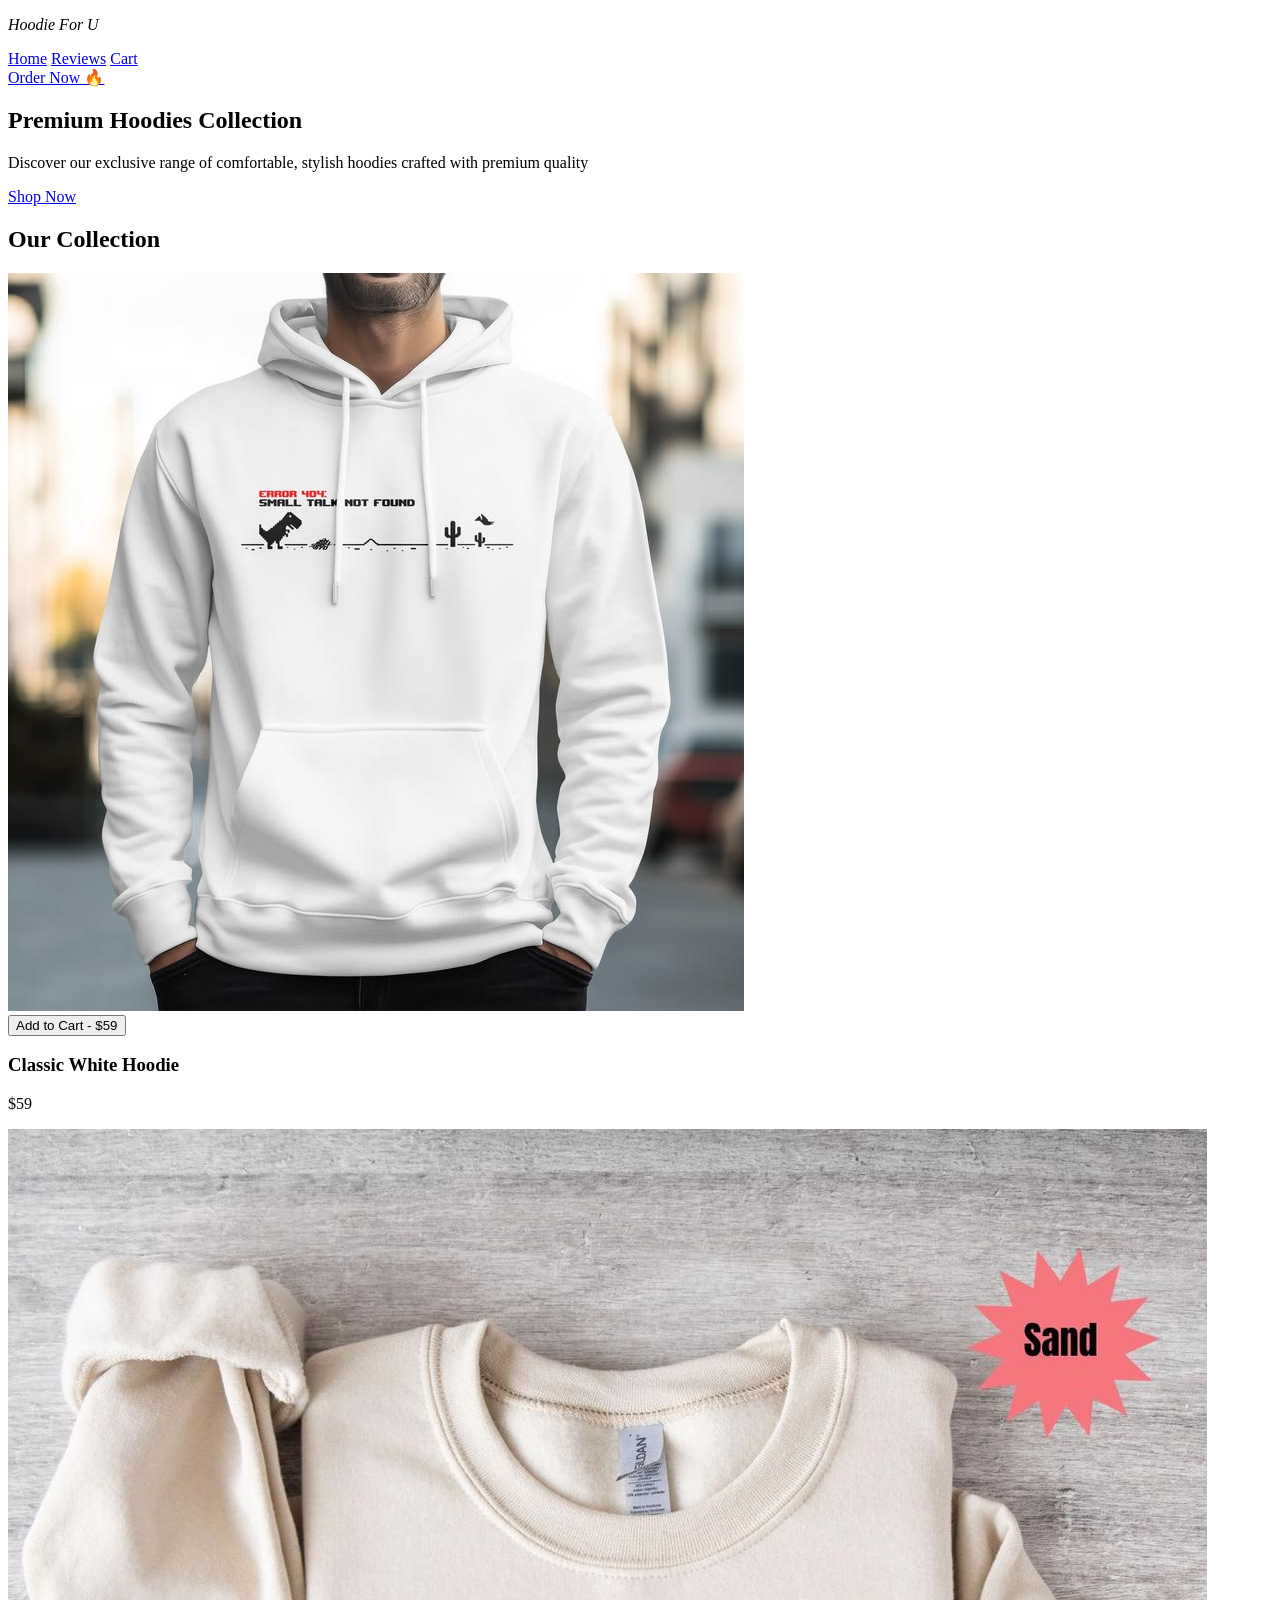
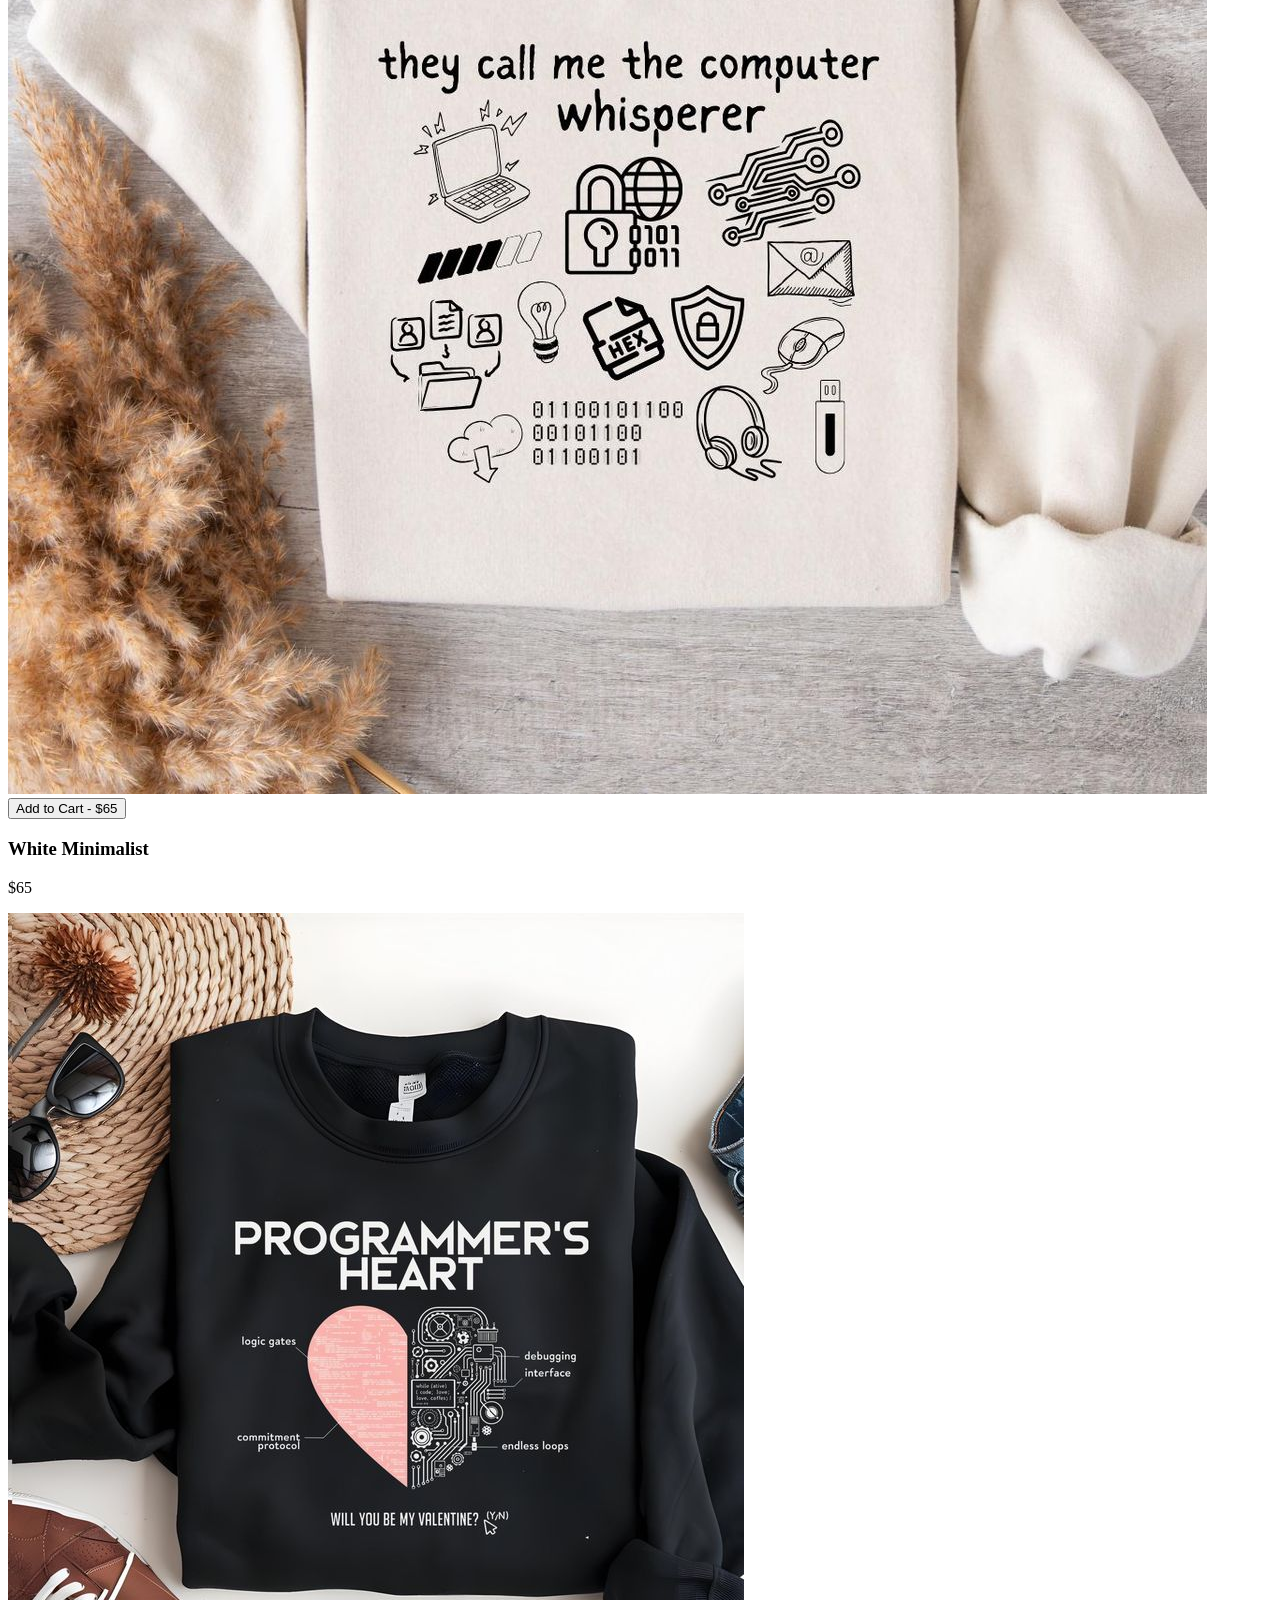
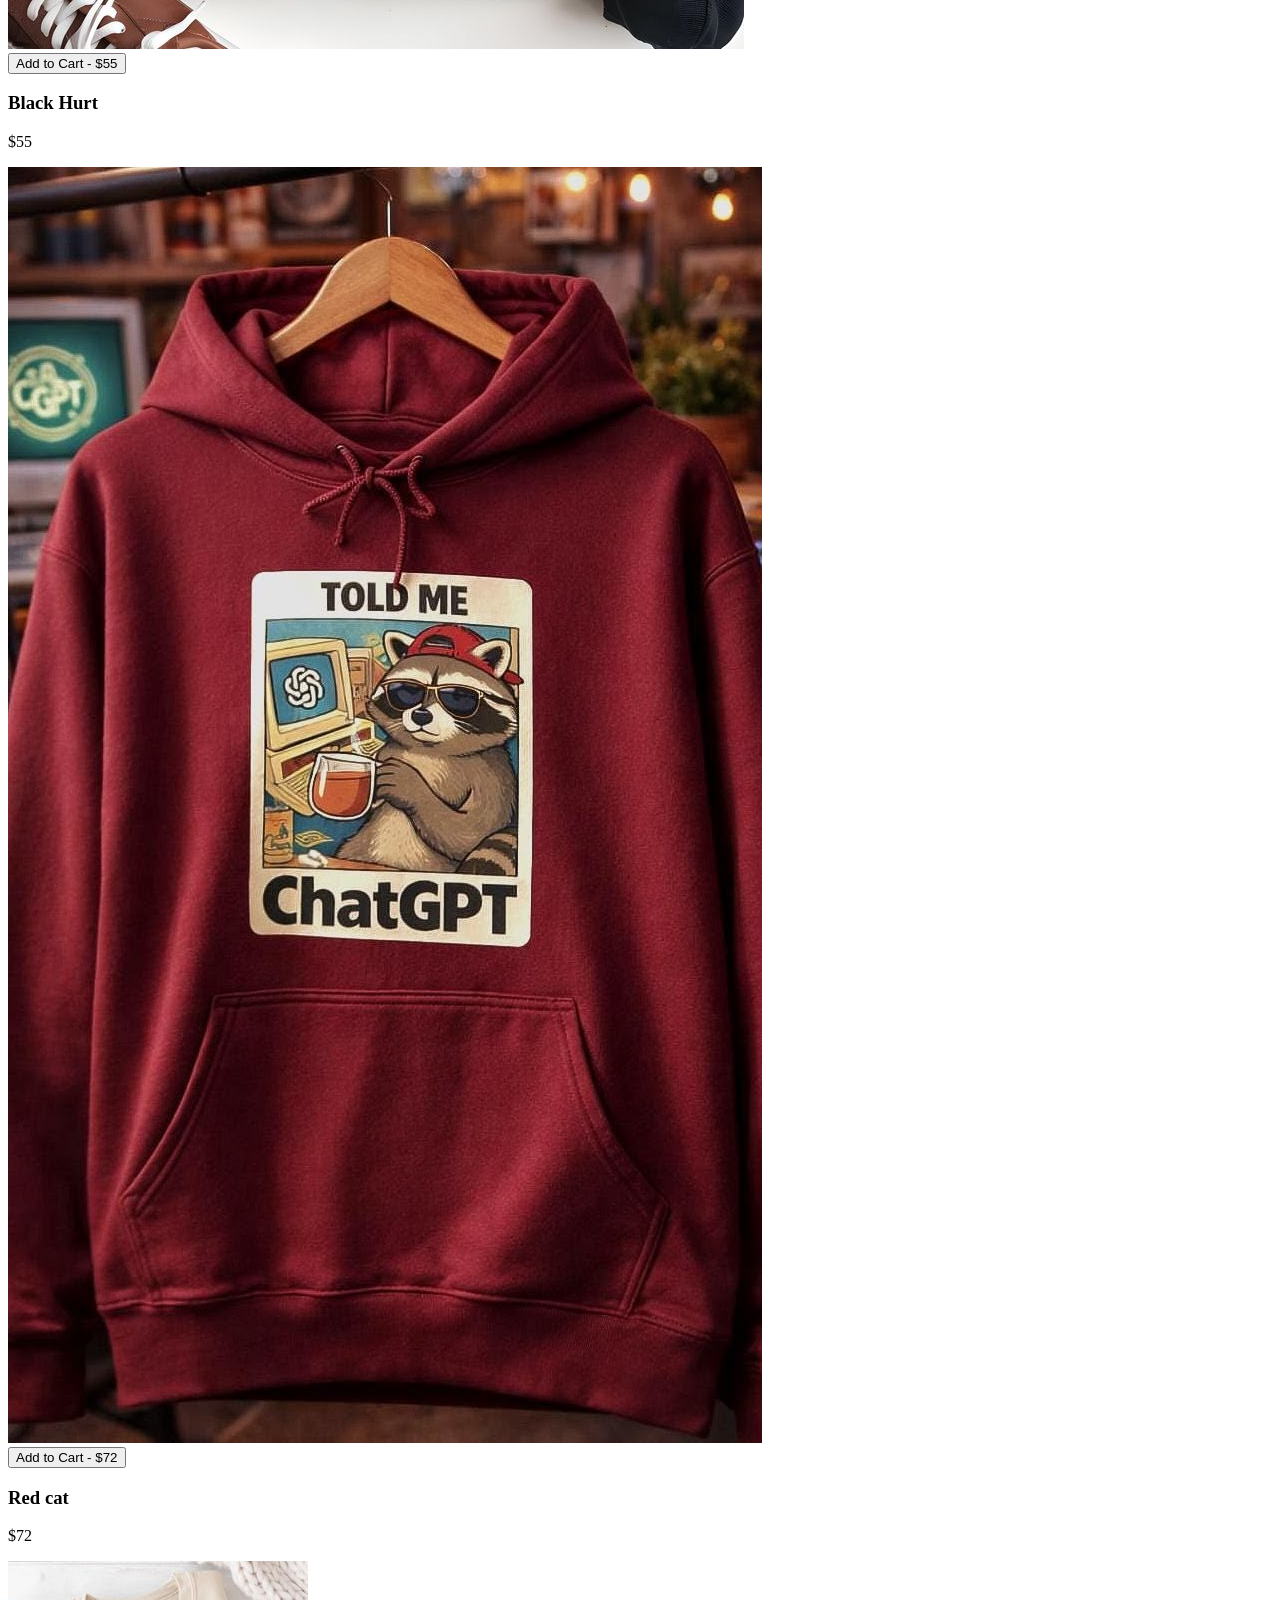
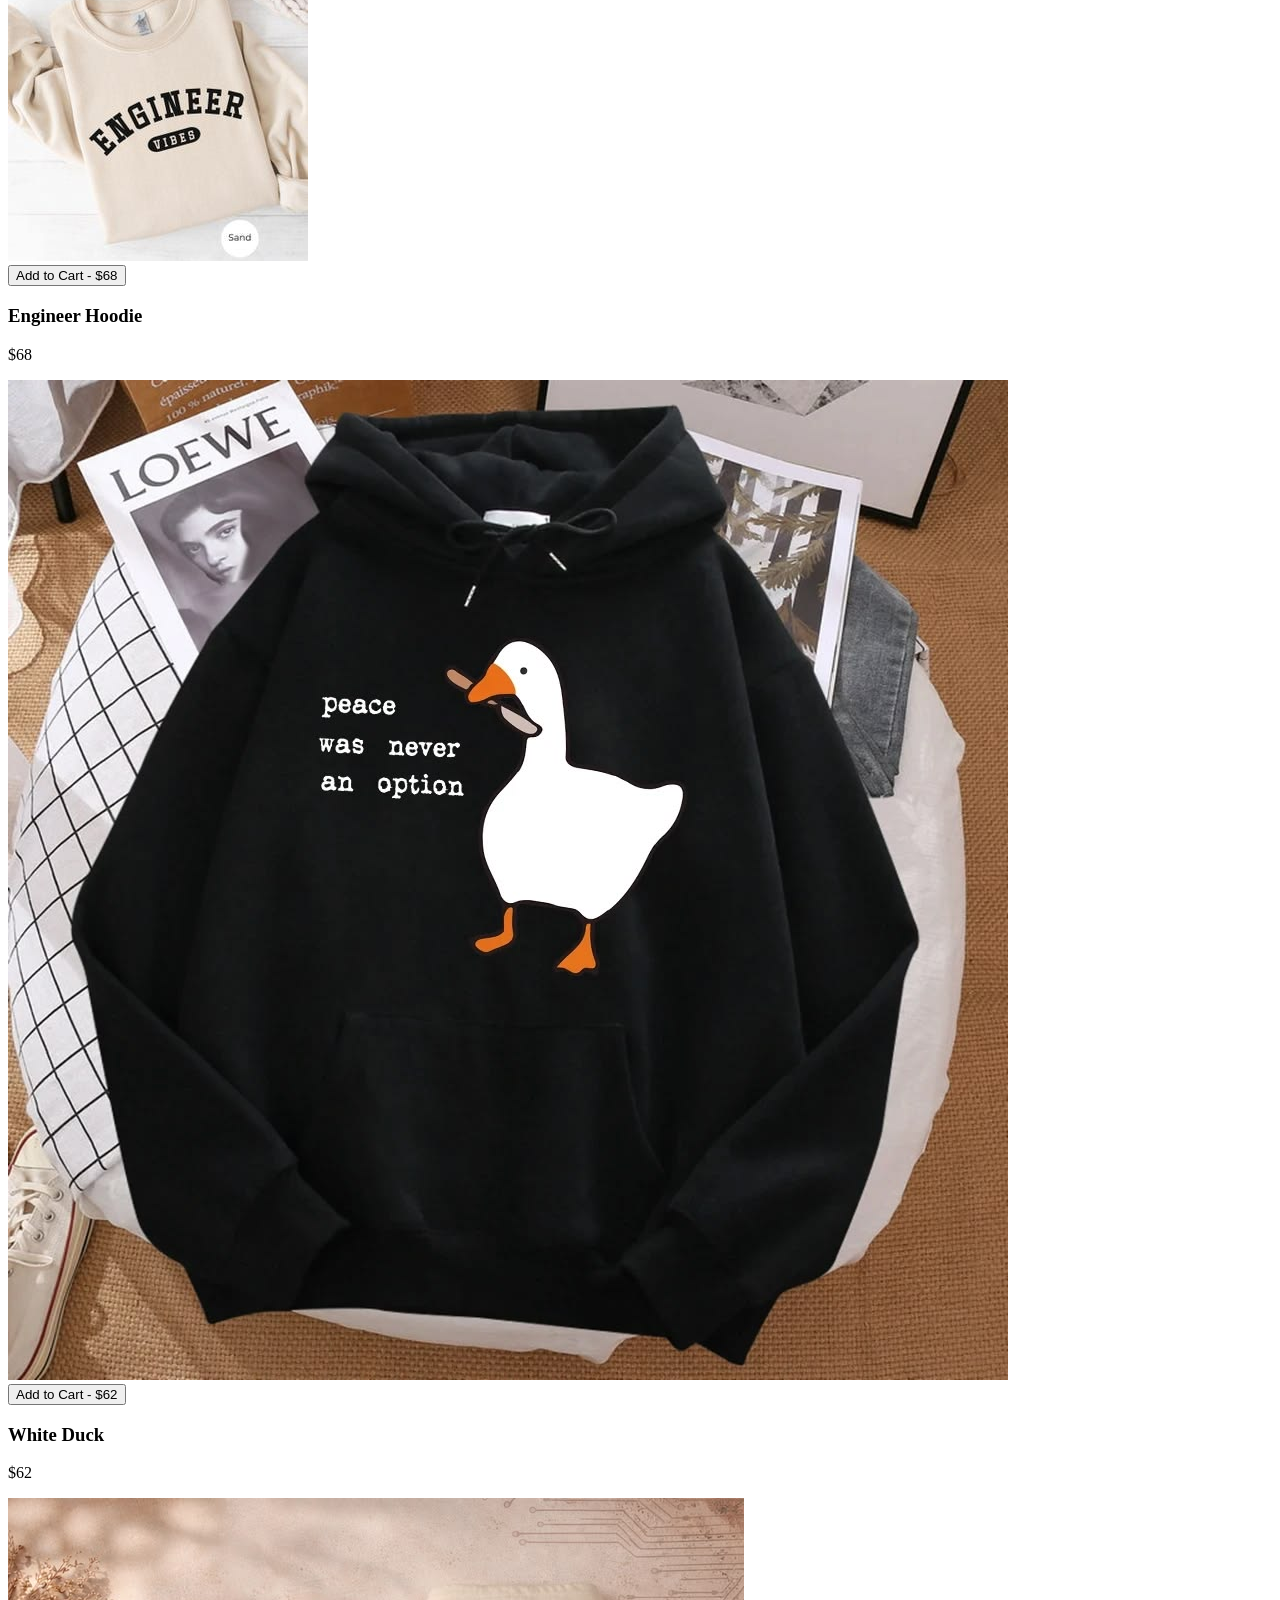
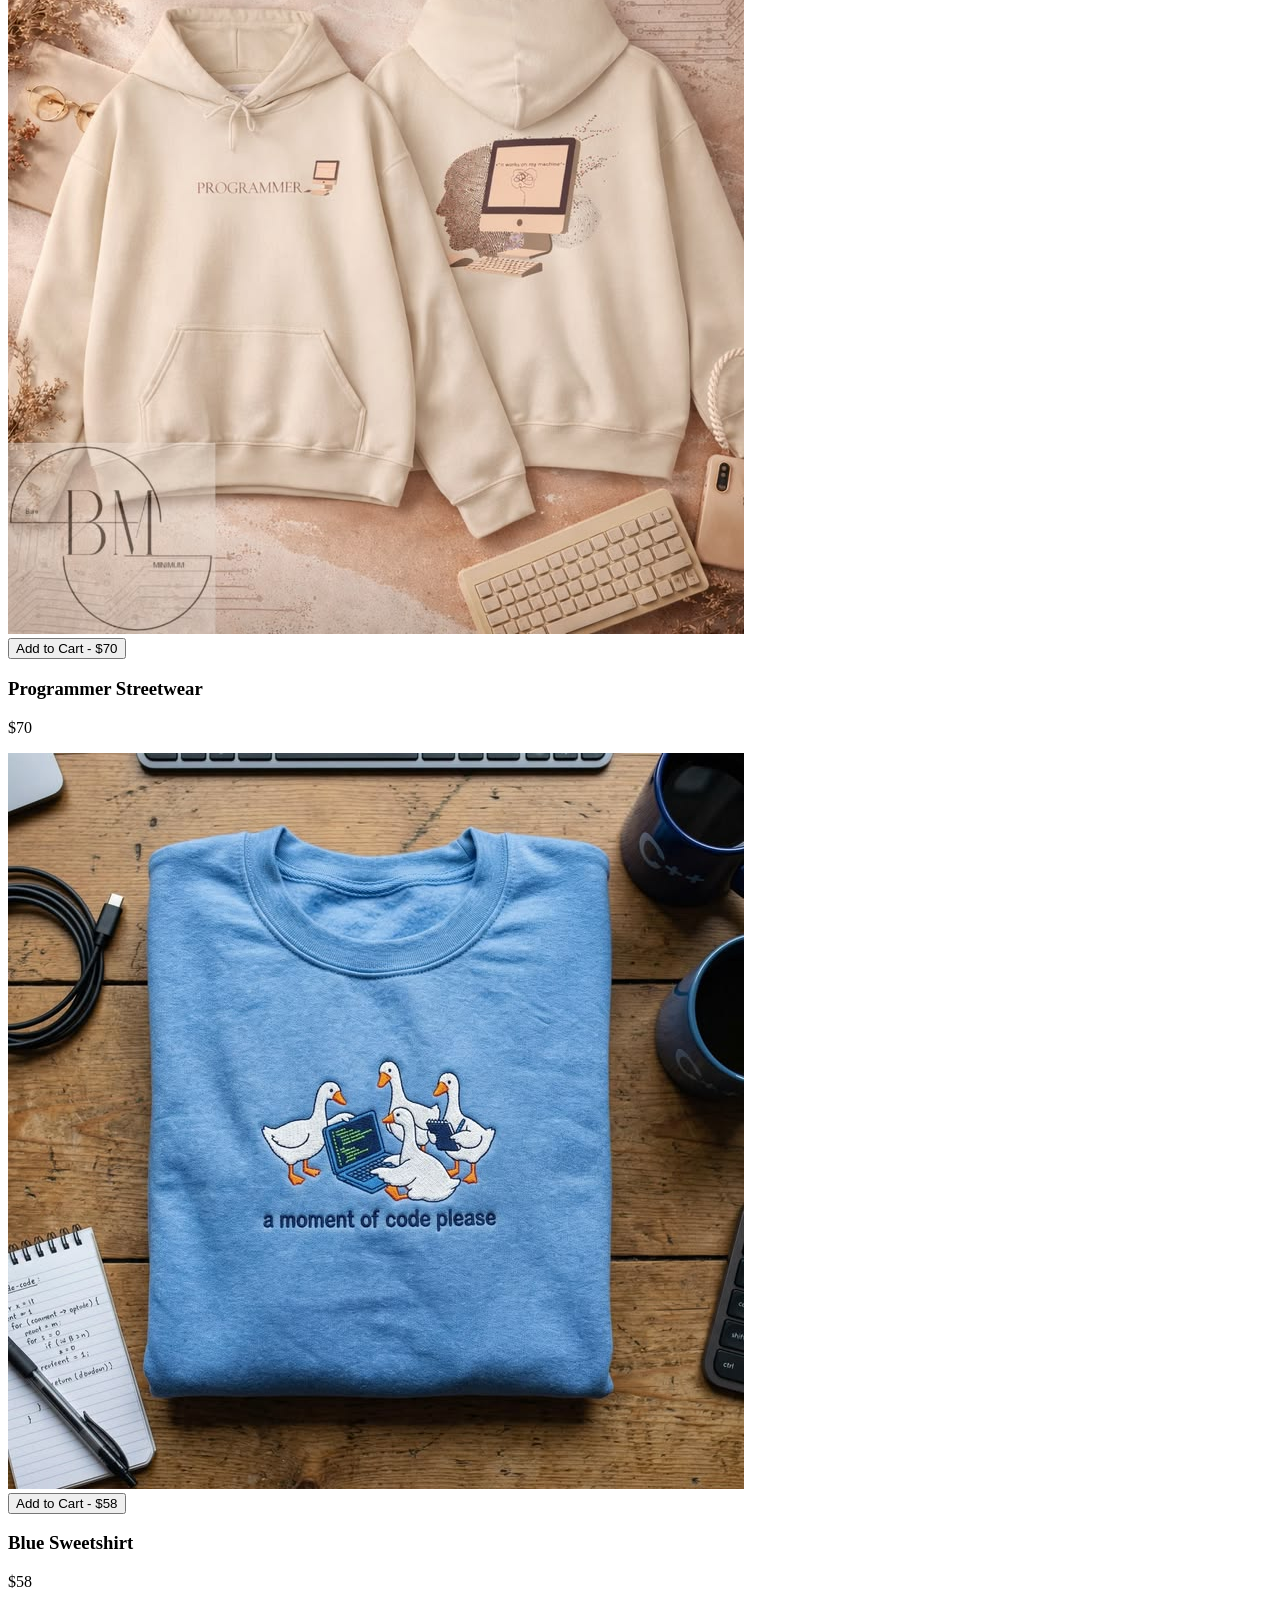
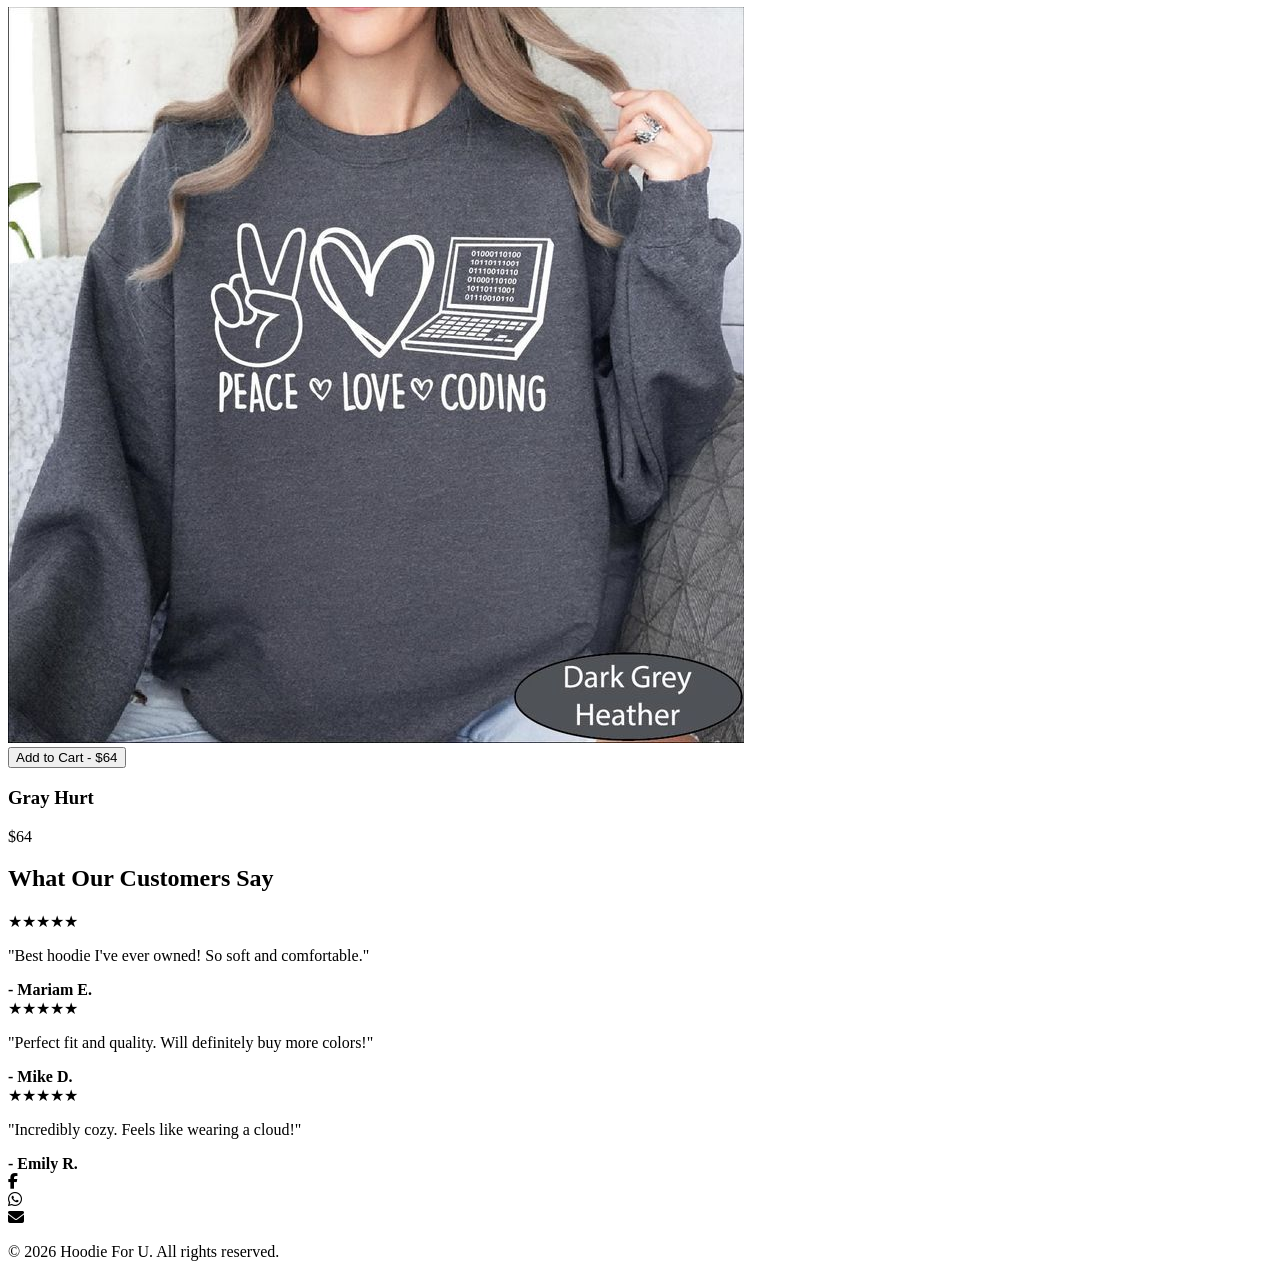
==== index.html @ a90c9044 "Add files via upload" ====
<!DOCTYPE html>
<html lang="en">
<head>
    <meta charset="UTF-8">
    <meta name="viewport" content="width=device-width, initial-scale=1.0">
    <title>Hoodie For U - Primuem Quality</title>
    <link rel="stylesheet" href="Main.css">
     <link href="https://cdnjs.cloudflare.com/ajax/libs/font-awesome/6.5.0/css/all.min.css" rel="stylesheet">
</head>
<body>
    <script>
 function addedToCart () {
      alert("✅ Added to cart successfully!");
    }
    </script>
    <header class="header">
        <div class="container">
            <div class="logo">
                <p><em>Hoodie For U</em></p>
            </div>
            <nav class="nav">
                <a href="#home">Home</a>
                <a href="#reviews">Reviews</a>
                <a href="#cart">Cart</a>
            </nav>
            <div class="Register">
               <a href="Resiter-page.html">Order Now 🔥</a>
            </div>
        </div>
    </header>

    <section id="home" class="hero">
        <div class="hero-content">
            <h1>Premium Hoodies Collection</h1>
            <p>Discover our exclusive range of comfortable, stylish hoodies crafted with premium quality</p>
            <a href="#products" class="cta-button">Shop Now</a>
        </div>
    </section>

    <section id="products" class="products-section">
        <div class="container">
            <h2 class="section-title">Our Collection</h2>
            <div class="products-grid">
               
                <div class="product-card">
                    <div class="product-image">
                        <img src="hoodie1.jpg" alt="Hoodie 1">
                        <div class="product-overlay">
                            <button class="add-to-cart" onclick="addedToCart()">Add to Cart - $59</button>
                        </div>
                    </div>
                    <div class="product-info">
                        <h3>Classic White Hoodie</h3>
                        <p class="price">$59</p>
                    </div>
                </div>

        
                <div class="product-card">
                    <div class="product-image">
                        <img src="hoodie2.jpg" alt="Hoodie 2">
                        <div class="product-overlay">
                            <button class="add-to-cart" onclick="addedToCart()">Add to Cart - $65</button>
                        </div>
                    </div>
                    <div class="product-info">
                        <h3>White Minimalist</h3>
                        <p class="price">$65</p>
                    </div>
                </div>

                <!-- Hoodie 3 -->
                <div class="product-card">
                    <div class="product-image">
                        <img src="hoodie3.jpg" alt="Hoodie 3">
                        <div class="product-overlay">
                            <button class="add-to-cart" onclick="addedToCart()">Add to Cart - $55</button>
                        </div>
                    </div>
                    <div class="product-info">
                        <h3>Black Hurt</h3>
                        <p class="price">$55</p>
                    </div>
                </div>

                <!-- Hoodie 4 -->
                <div class="product-card">
                    <div class="product-image">
                        <img src="hoodie4.jpg" alt="Hoodie 4">
                        <div class="product-overlay">
                            <button class="add-to-cart" onclick="addedToCart()">Add to Cart - $72</button>
                        </div>
                    </div>
                    <div class="product-info">
                        <h3>Red cat</h3>
                        <p class="price">$72</p>
                    </div>
                </div>

                <!-- Hoodie 5 -->
                <div class="product-card">
                    <div class="product-image">
                        <img src="hoodie5.jpg" alt="Hoodie 5">
                        <div class="product-overlay">
                            <button class="add-to-cart" onclick="addedToCart()">Add to Cart - $68</button>
                        </div>
                    </div>
                    <div class="product-info">
                        <h3>Engineer Hoodie</h3>
                        <p class="price">$68</p>
                    </div>
                </div>

                <!-- Hoodie 6 -->
                <div class="product-card">
                    <div class="product-image">
                        <img src="hoodie6.jpg" alt="Hoodie 6">
                        <div class="product-overlay">
                            <button class="add-to-cart" onclick="addedToCart()">Add to Cart - $62</button>
                        </div>
                    </div>
                    <div class="product-info">
                        <h3>White Duck</h3>
                        <p class="price">$62</p>
                    </div>
                </div>

                <!-- Hoodie 7 -->
                <div class="product-card">
                    <div class="product-image">
                        <img src="hoodie7.jpg" alt="Hoodie 7">
                        <div class="product-overlay">
                            <button class="add-to-cart" onclick="addedToCart()">Add to Cart - $70</button>
                        </div>
                    </div>
                    <div class="product-info">
                        <h3>Programmer Streetwear</h3>
                        <p class="price">$70</p>
                    </div>
                </div>

                <!-- Hoodie 8 -->
                <div class="product-card">
                    <div class="product-image">
                        <img src="hoodie8.jpg" alt="Hoodie 8">
                        <div class="product-overlay">
                            <button class="add-to-cart" onclick="addedToCart()">Add to Cart - $58</button>
                        </div>
                    </div>
                    <div class="product-info">
                        <h3>Blue Sweetshirt</h3>
                        <p class="price">$58</p>
                    </div>
                </div>

                <!-- Hoodie 9 -->
                <div class="product-card">
                    <div class="product-image">
                        <img src="hoodie9.jpg" alt="Hoodie 9">
                        <div class="product-overlay">
                            <button class="add-to-cart" onclick="addedToCart()">Add to Cart - $64</button>
                        </div>
                    </div>
                    <div class="product-info">
                        <h3>Gray Hurt</h3>
                        <p class="price">$64</p>
                    </div>
                </div>
            </div>
        </div>
    </section>
    <section class="testimonials" id="reviews">
        <div class="container">
            <h2>What Our Customers Say</h2>
            <div class="testimonial-grid">
                <div class="testimonial">
                    <div class="stars">★★★★★</div>
                    <p>"Best hoodie I've ever owned! So soft and comfortable."</p>
                    <strong>- Mariam E.</strong>
                </div>
                <div class="testimonial">
                    <div class="stars">★★★★★</div>
                    <p>"Perfect fit and quality. Will definitely buy more colors!"</p>
                    <strong>- Mike D.</strong>
                </div>
                <div class="testimonial">
                    <div class="stars">★★★★★</div>
                    <p>"Incredibly cozy. Feels like wearing a cloud!"</p>
                    <strong>- Emily R.</strong>
                </div>
            </div>
        </div>
    </section>
     <section >
       <div class="icons">

    <div class="icon facebook">
        <i class="fab fa-facebook-f"></i>
    </div>

    <div class="icon whatsapp">
        <i class="fab fa-whatsapp"></i>
    </div>

    <div class="icon email">
        <i class="fas fa-envelope"></i>
    </div>

</div>
    </section>


   
    <footer class="footer">
        <div class="container">
            <p>&copy; 2026 Hoodie For U. All rights reserved.</p>
        </div>
    </footer>
</body>
</html>
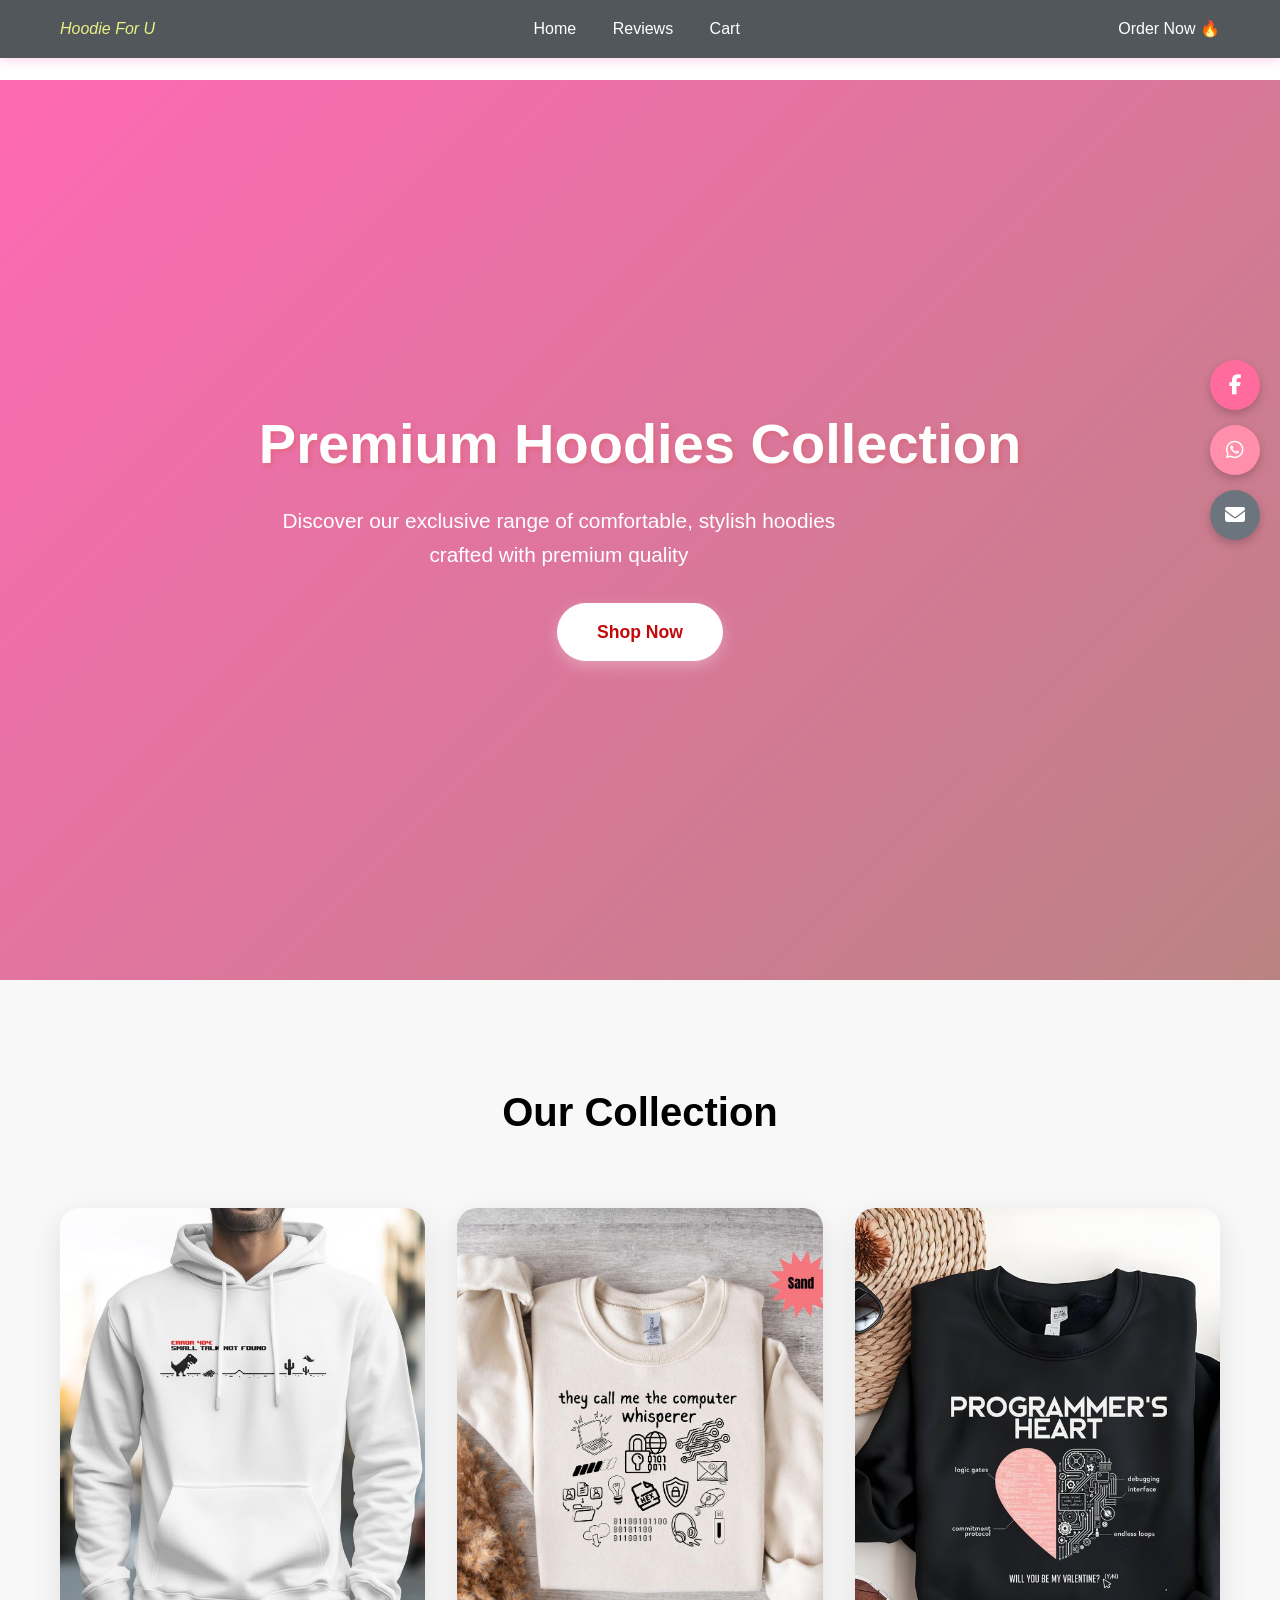
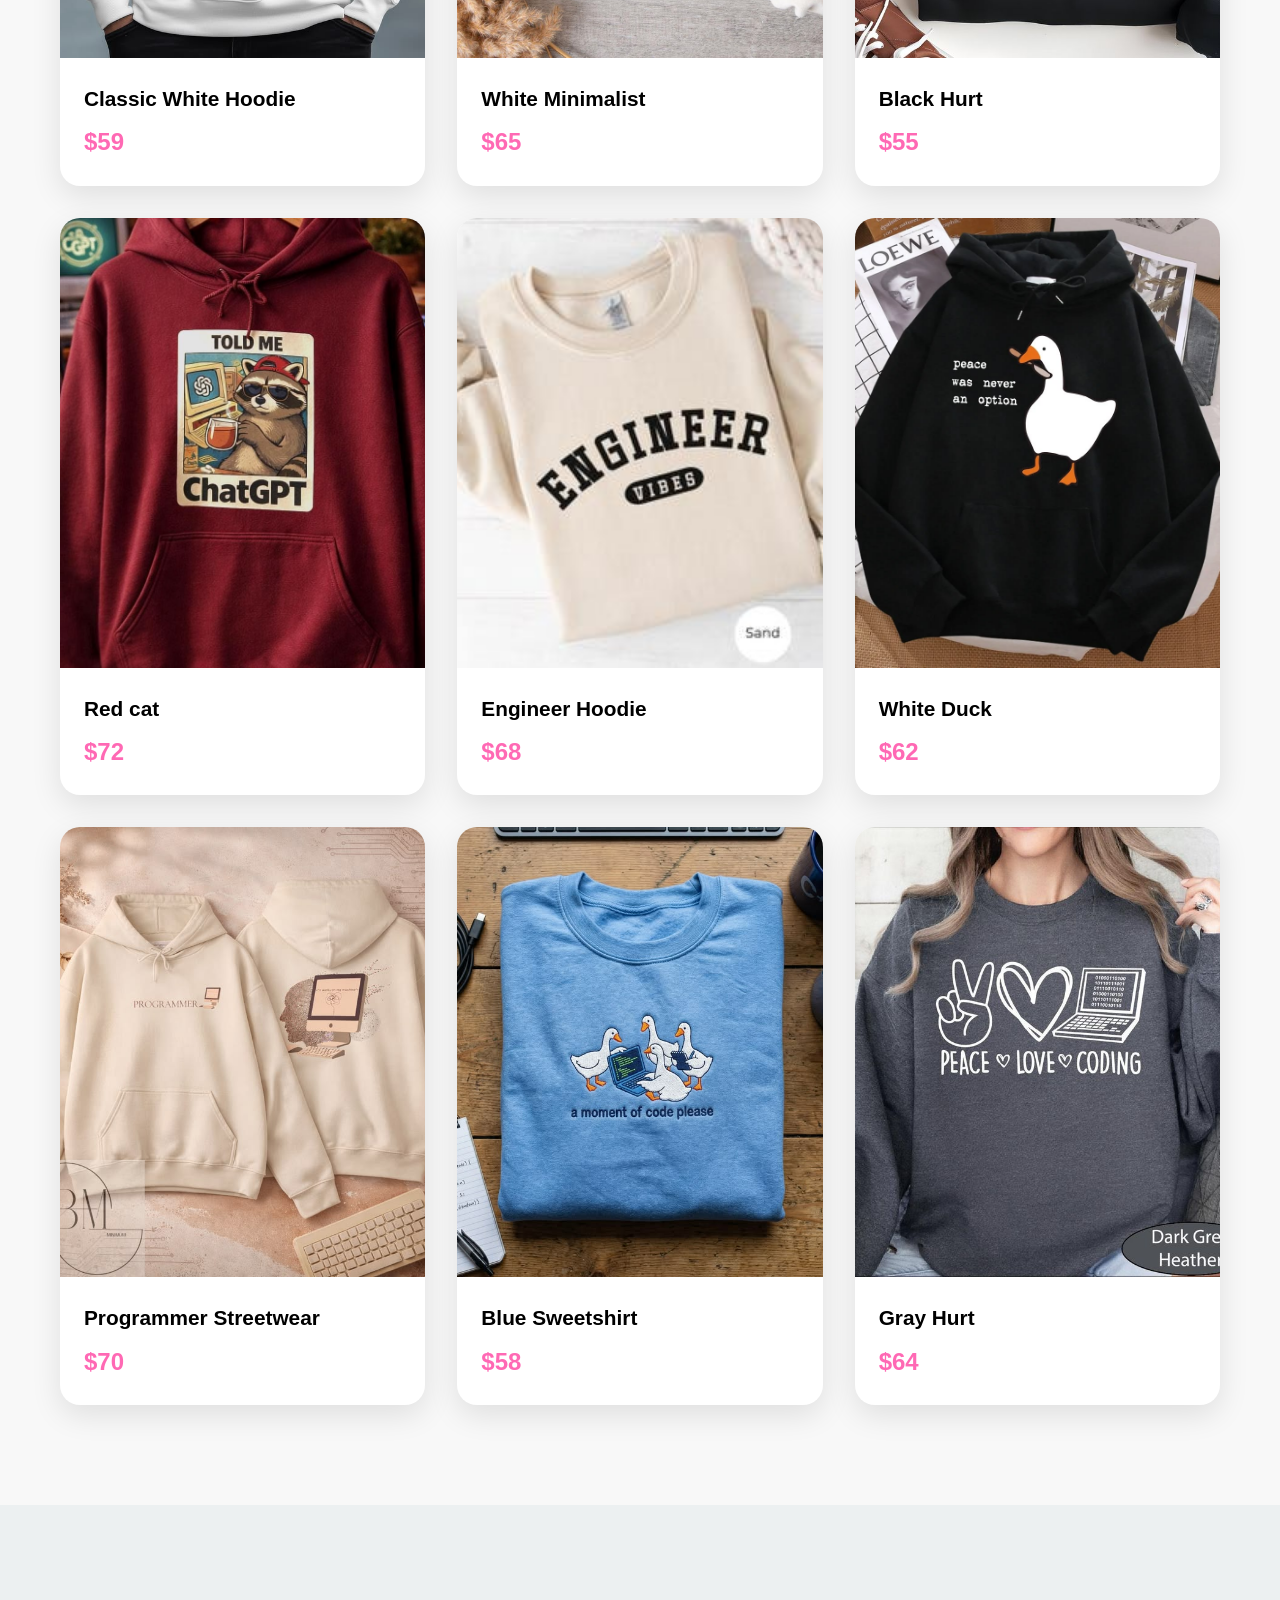
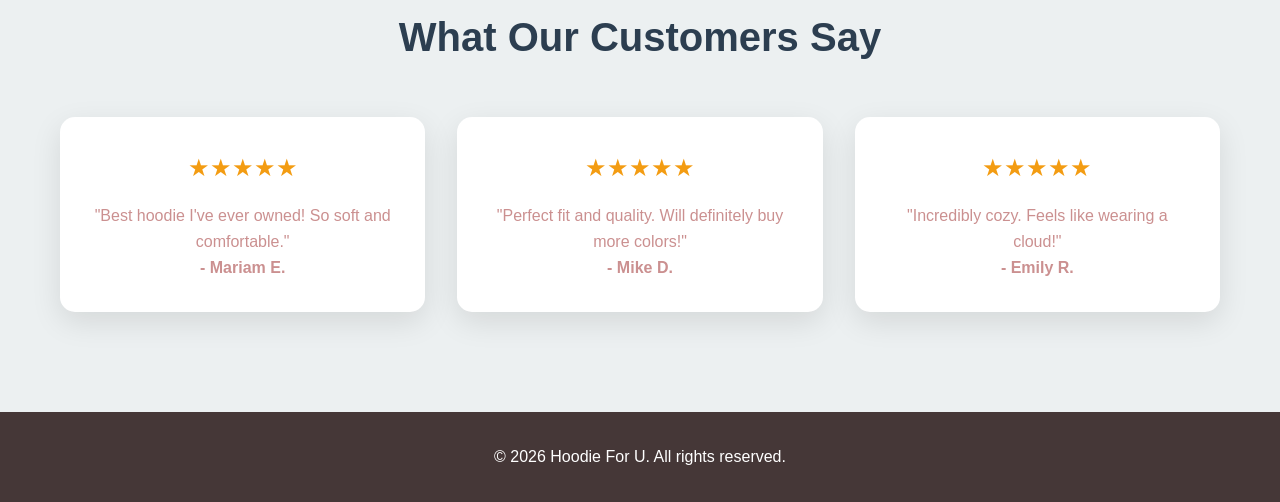
==== commit a0755603: "Add files via upload" ====
--- a/index.html
+++ b/index.html
@@ -4,7 +4,7 @@
     <meta charset="UTF-8">
     <meta name="viewport" content="width=device-width, initial-scale=1.0">
     <title>Hoodie For U - Primuem Quality</title>
-    <link rel="stylesheet" href="Main.css">
+    <link rel="stylesheet" href="style.css">
      <link href="https://cdnjs.cloudflare.com/ajax/libs/font-awesome/6.5.0/css/all.min.css" rel="stylesheet">
 </head>
 <body>
@@ -24,7 +24,7 @@
                 <a href="#cart">Cart</a>
             </nav>
             <div class="Register">
-               <a href="Resiter-page.html">Order Now 🔥</a>
+               <a href="index1.html">Order Now 🔥</a>
             </div>
         </div>
     </header>
--- a/style.css
+++ b/style.css
@@ -0,0 +1,336 @@
+* {
+    margin: 0;
+    padding: 0;
+    box-sizing: border-box;
+}
+
+body {
+    font-family: 'Poppins', sans-serif;
+    line-height: 1.6;
+    color: #cb9090;
+}
+
+.container {
+    max-width: 1200px;
+    margin: 0 auto;
+    padding: 0 20px;
+}
+
+/* Header */
+.header {
+    background: #51575b;
+    color: #ecf185;
+    padding: 1rem 0;
+    position: fixed;
+    width: 100%;
+    top: 0;
+    z-index: 1000;
+    box-shadow: 0 2px 10px rgba(255, 105, 180, 0.3);
+}
+
+.header .container {
+    display: flex;
+    justify-content: space-between;
+    align-items: center;
+}
+
+.logo img {
+    height: 50px;
+}
+
+.nav a {
+    color: #fff;
+    text-decoration: none;
+    margin-left: 2rem;
+    font-weight: 500;
+    transition: color 0.3s ease;
+}
+
+.nav a:hover {
+    color: #d83989;
+}
+
+.Register a {
+color: #fff;
+    text-decoration: none;
+    margin-left: 2rem;
+    font-weight: 500;
+    transition: color 0.3s ease;
+}
+.Register a:hover {
+     color: #d83989;
+}
+/* Hero Section */
+.hero {
+    background: linear-gradient(135deg, #ff69b4 0%, #ba8383 100%);
+    height: 100vh;
+    display: flex;
+    align-items: center;
+    justify-content: center;
+    text-align: center;
+    color: #fff;
+    margin-top: 80px;
+}
+
+.hero-content h1 {
+    font-size: 3.5rem;
+    margin-bottom: 1rem;
+    font-weight: 700;
+    text-shadow: 2px 2px 4px rgba(219, 92, 92, 0.5);
+}
+
+.hero-content p {
+    font-size: 1.3rem;
+    margin-bottom: 2rem;
+    max-width: 600px;
+}
+
+.cta-button {
+    display: inline-block;
+    background: #fff;
+    color: #c30909;
+    padding: 15px 40px;
+    text-decoration: none;
+    font-weight: 600;
+    border-radius: 50px;
+    font-size: 1.1rem;
+    transition: all 0.3s ease;
+    box-shadow: 0 5px 15px rgba(255,255,255,0.3);
+}
+
+.cta-button:hover {
+    transform: translateY(-3px);
+    box-shadow: 0 8px 25px rgba(255,255,255,0.4);
+    color: #000;
+}
+
+/* Products Section */
+.products-section {
+    padding: 100px 0;
+    background: #f8f8f8;
+}
+
+.section-title {
+    text-align: center;
+    font-size: 2.5rem;
+    margin-bottom: 4rem;
+    color: #000;
+    font-weight: 700;
+}
+
+.products-grid {
+    display: grid;
+    grid-template-columns: repeat(auto-fit, minmax(350px, 1fr));
+    gap: 2rem;
+}
+
+.product-card {
+    background: #fff;
+    border-radius: 20px;
+    overflow: hidden;
+    box-shadow: 0 10px 30px rgba(0,0,0,0.1);
+    transition: all 0.3s ease;
+}
+
+.product-card:hover {
+    transform: translateY(-10px);
+    box-shadow: 0 20px 40px rgba(255,105,180,0.2);
+}
+
+.product-image {
+    position: relative;
+    overflow: hidden;
+    height: 450px;
+}
+
+.product-image img {
+    width: 100%;
+    height: 100%;
+    object-fit: cover;
+    transition: transform 0.3s ease;
+}
+
+.product-card:hover .product-image img {
+    transform: scale(1.05);
+}
+
+.product-overlay {
+    position: absolute;
+    bottom: 0;
+    left: 0;
+    right: 0;
+    background: linear-gradient(transparent, rgba(0,0,0,0.9));
+    color: #fff;
+    padding: 2rem 1.5rem 2rem;
+    transform: translateY(100%);
+    transition: transform 0.3s ease;
+}
+
+.product-card:hover .product-overlay {
+    transform: translateY(0);
+}
+
+.add-to-cart {
+    width: 100%;
+    background: #ff69b4;
+    color: #fff;
+    border: none;
+    padding: 12px 20px;
+    border-radius: 25px;
+    font-weight: 600;
+    cursor: pointer;
+    transition: all 0.3s ease;
+}
+
+.add-to-cart:hover {
+    background: #fff;
+    color: #ff69b4;
+    transform: scale(1.05);
+}
+
+.product-info {
+    padding: 1.5rem;
+}
+
+.product-info h3 {
+    font-size: 1.3rem;
+    margin-bottom: 0.5rem;
+    color: #000;
+}
+
+.price {
+    font-size: 1.5rem;
+    font-weight: 700;
+    color: #ff69b4;
+}
+.testimonials {
+            padding: 100px 0;
+            background: #ecf0f1;
+        }
+
+        .testimonials h2 {
+            text-align: center;
+            font-size: 2.5rem;
+            margin-bottom: 3rem;
+            color: #2c3e50;
+        }
+
+        .testimonial-grid {
+            display: grid;
+            grid-template-columns: repeat(auto-fit, minmax(300px, 1fr));
+            gap: 2rem;
+        }
+
+        .testimonial {
+            background: white;
+            padding: 2rem;
+            border-radius: 15px;
+            box-shadow: 0 10px 30px rgba(0,0,0,0.1);
+            text-align: center;
+        }
+
+        .stars {
+            color: #f39c12;
+            font-size: 1.5rem;
+            margin-bottom: 1rem;
+        }
+.icons {
+    position: fixed;
+    right: 20px;
+    top: 50%;
+    transform: translateY(-50%);
+    
+    display: flex;
+    flex-direction: column;
+    gap: 15px;
+}
+
+/* الأيقونات */
+.icon {
+    width: 50px;
+    height: 50px;
+    border-radius: 50%;
+    
+    display: flex;
+    align-items: center;
+    justify-content: center;
+
+    font-size: 20px;
+    color: white;
+    cursor: pointer;
+
+    transition: 0.3s;
+    box-shadow: 0 4px 10px rgba(0,0,0,0.2);
+}
+
+/* ألوان بينك × رمادي */
+.facebook {
+    background: #ff6b9d; /* pink */
+}
+
+.whatsapp {
+    background: #ff8fab; /* light pink */
+}
+
+.email {
+    background: #6c757d; /* gray */
+}
+
+/* Hover احترافي */
+.icon:hover {
+    transform: scale(1.2);
+}
+
+/* تأثير glow خفيف */
+.icon:hover {
+    box-shadow: 0 0 15px rgba(255, 105, 180, 0.6);
+}
+
+/* Footer */
+.footer {
+    background: #453737;
+    color: #fff;
+    text-align: center;
+    padding: 2rem 0;
+}
+
+/* Responsive Design */
+@media (max-width: 768px) {
+    .header .container {
+        flex-direction: column;
+        gap: 1rem;
+    }
+    
+    .nav {
+        display: flex;
+        flex-wrap: wrap;
+        gap: 1rem;
+    }
+    
+    .nav a {
+        margin-left: 0;
+    }
+    
+    .hero-content h1 {
+        font-size: 2.5rem;
+    }
+    
+    .products-grid {
+        grid-template-columns: 1fr;
+        gap: 1.5rem;
+    }
+    
+    .section-title {
+        font-size: 2rem;
+    }
+}
+
+@media (max-width: 480px) {
+    .hero-content h1 {
+        font-size: 2rem;
+    }
+    
+    .hero-content p {
+        font-size: 1.1rem;
+    }
+}
